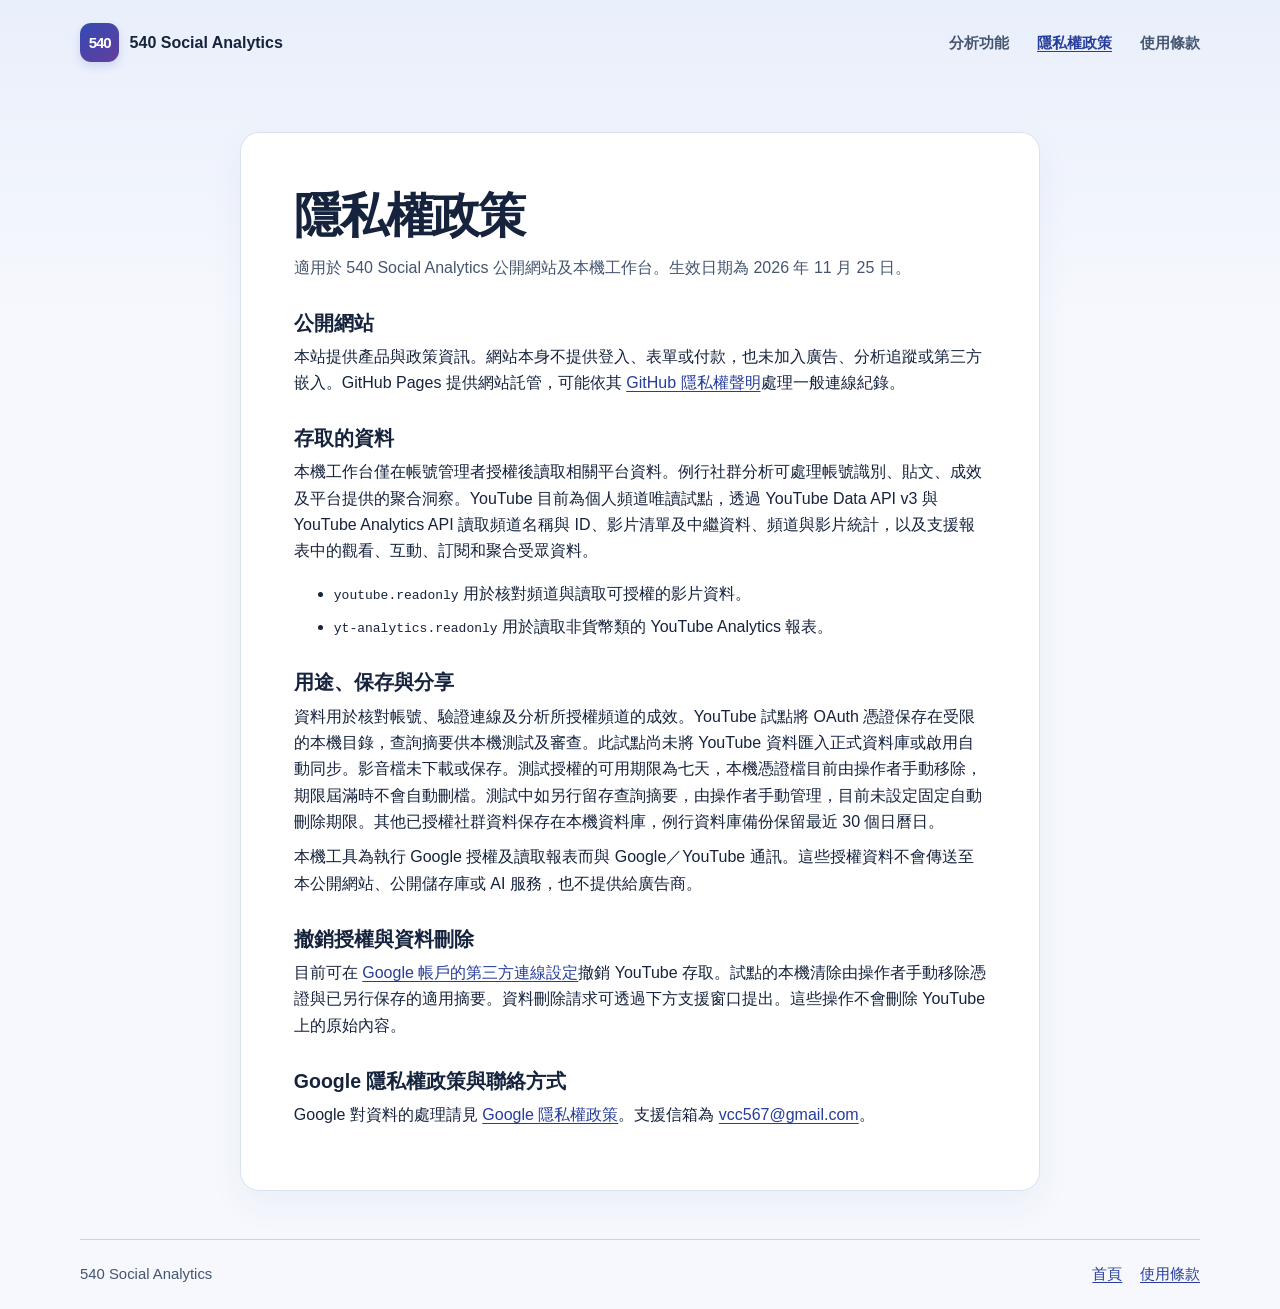
==== privacy/index.html @ c7a17dd4 "Create index.html" ====
<!doctype html>
<html lang="zh-Hant">
<head>
  <meta charset="utf-8">
  <meta name="viewport" content="width=device-width, initial-scale=1">
  <title>隱私權政策｜540 Social Analytics</title>
  <link rel="stylesheet" href="../styles.css">
</head>
<body class="legal">
  <a class="skip" href="#main">跳至主要內容</a>
  <header class="shell masthead">
    <a class="brand" href="../"><span class="mark" aria-hidden="true">540</span>540 Social Analytics</a>
    <nav class="navigation" aria-label="主要導覽"><a href="../#features">分析功能</a><a href="../privacy/" aria-current="page">隱私權政策</a><a href="../terms/">使用條款</a></nav>
  </header>
  <main id="main" class="shell">
    <article class="legal-card">
      <h1>隱私權政策</h1>
      <p class="intro">適用於 540 Social Analytics 公開網站及本機工作台。生效日期為 2026 年 11 月 25 日。</p>
      <h2>公開網站</h2>
      <p>本站提供產品與政策資訊。網站本身不提供登入、表單或付款，也未加入廣告、分析追蹤或第三方嵌入。GitHub Pages 提供網站託管，可能依其 <a href="https://docs.github.com/en/site-policy/privacy-policies/github-general-privacy-statement">GitHub 隱私權聲明</a>處理一般連線紀錄。</p>
      <h2>存取的資料</h2>
      <p>本機工作台僅在帳號管理者授權後讀取相關平台資料。例行社群分析可處理帳號識別、貼文、成效及平台提供的聚合洞察。YouTube 目前為個人頻道唯讀試點，透過 YouTube Data API v3 與 YouTube Analytics API 讀取頻道名稱與 ID、影片清單及中繼資料、頻道與影片統計，以及支援報表中的觀看、互動、訂閱和聚合受眾資料。</p>
      <ul><li><code>youtube.readonly</code> 用於核對頻道與讀取可授權的影片資料。</li><li><code>yt-analytics.readonly</code> 用於讀取非貨幣類的 YouTube Analytics 報表。</li></ul>
      <h2>用途、保存與分享</h2>
      <p>資料用於核對帳號、驗證連線及分析所授權頻道的成效。YouTube 試點將 OAuth 憑證保存在受限的本機目錄，查詢摘要供本機測試及審查。此試點尚未將 YouTube 資料匯入正式資料庫或啟用自動同步。影音檔未下載或保存。測試授權的可用期限為七天，本機憑證檔目前由操作者手動移除，期限屆滿時不會自動刪檔。測試中如另行留存查詢摘要，由操作者手動管理，目前未設定固定自動刪除期限。其他已授權社群資料保存在本機資料庫，例行資料庫備份保留最近 30 個日曆日。
      </p>
      <p>本機工具為執行 Google 授權及讀取報表而與 Google／YouTube 通訊。這些授權資料不會傳送至本公開網站、公開儲存庫或 AI 服務，也不提供給廣告商。</p>
      <h2>撤銷授權與資料刪除</h2>
      <p>目前可在 <a href="https://security.google.com/settings/security/permissions">Google 帳戶的第三方連線設定</a>撤銷 YouTube 存取。試點的本機清除由操作者手動移除憑證與已另行保存的適用摘要。資料刪除請求可透過下方支援窗口提出。這些操作不會刪除 YouTube 上的原始內容。</p>
      <h2>Google 隱私權政策與聯絡方式</h2>
      <p>Google 對資料的處理請見 <a href="https://policies.google.com/privacy?hl=zh-TW">Google 隱私權政策</a>。支援信箱為 <a href="mailto:vcc567@gmail.com">vcc567@gmail.com</a>。</p>
    </article>
  </main>
  <footer class="shell footer"><p>540 Social Analytics</p><nav aria-label="網站政策"><a href="../">首頁</a><a href="../terms/">使用條款</a></nav></footer>
</body>
</html>
---- styles.css ----
:root {
  color-scheme: light;
  --ink: #16233d;
  --muted: #455570;
  --accent: #263d9b;
  --line: #c7d3ec;
  font-family: Inter, -apple-system, BlinkMacSystemFont, "PingFang TC", "Noto Sans TC", sans-serif;
  color: var(--ink);
  background: #f3f6ff;
}
* { box-sizing: border-box; }
body { margin: 0; min-width: 0; line-height: 1.65; }
a { color: var(--accent); text-underline-offset: .21em; }
:focus-visible { outline: 3px solid #263d9b; outline-offset: 4px; border-radius: 4px; }
.skip { position: absolute; top: .5rem; left: .5rem; transform: translateY(-180%); background: white; padding: .6rem 1rem; z-index: 4; }
.skip:focus { transform: none; }
.shell { width: min(1120px, calc(100% - 48px)); margin-inline: auto; }
.masthead { display: flex; justify-content: space-between; align-items: center; gap: 1rem; padding-block: 1.45rem; }
.brand { display: inline-flex; align-items: center; gap: .65rem; text-decoration: none; font-weight: 760; color: var(--ink); white-space: nowrap; }
.mark { display: inline-grid; place-items: center; width: 2.45rem; height: 2.45rem; color: white; line-height: 1; font-weight: 800; font-size: .94rem; letter-spacing: -.08em; background: linear-gradient(145deg,#334ab2,#633e9d); border-radius: .7rem; box-shadow: 0 4px 10px #334ab22b; }
.navigation { display: flex; gap: clamp(.7rem, 3vw, 1.75rem); align-items: center; flex-wrap: wrap; }
.navigation a { color: var(--muted); text-decoration: none; font-size: .93rem; font-weight: 650; }
.navigation a:hover, .navigation [aria-current] { color: var(--accent); text-decoration: underline; }
.home { background: radial-gradient(ellipse at 84% 12%, #d4e2ff 0, transparent 45%), radial-gradient(ellipse at 10% 44%, #e9dff8 0, transparent 43%), linear-gradient(150deg, #f7faff, #f0f3fb 75%); }
.hero { display: grid; grid-template-columns: 1.06fr .94fr; align-items: center; gap: clamp(2rem, 6vw, 5rem); padding-block: clamp(3rem, 8vw, 7rem); }
.eyebrow { color: var(--accent); font-size: .95rem; font-weight: 750; letter-spacing: .1em; margin: 0 0 1.1rem; }
h1,h2,h3,p { overflow-wrap: anywhere; }
h1,h2,h3 { line-height: 1.25; }
.hero h1 { font-size: clamp(2.55rem, 5.15vw, 4.45rem); letter-spacing: -.055em; margin: 0; }
.hero h1 span { display: block; color: #354da3; }
.lead { max-width: 35rem; color: var(--muted); font-size: 1.08rem; margin: 1.4rem 0 1.8rem; }
.button { display: inline-block; background: #263d9b; border-radius: .7rem; padding: .72rem 1.15rem; color: white; text-decoration: none; font-weight: 720; }
.button:hover { background: #192c7a; }
.glass { background: #ffffffb8; border: 1px solid #fff; box-shadow: 0 17px 41px #263d9b18, inset 0 0 0 1px #c1cee041; border-radius: 1.3rem; }
.visual { position: relative; isolation: isolate; margin: 0; }
.visual::before { content: ""; position: absolute; z-index: -1; inset: -1.4rem -1rem -.8rem 10%; border-radius: 35%; background: radial-gradient(at 78% 27%, #b0c9fc, transparent 54%), radial-gradient(at 25% 78%, #d7b8f1, transparent 55%); filter: blur(16px); }
.panel { padding: 1.15rem 1.25rem 1.25rem; }
.panel-top { display:flex; gap: .45rem; align-items:center; color: var(--muted); font-weight: 700; margin-bottom: .85rem; }
.chart { height: clamp(8.5rem, 19vw, 12rem); display:flex; align-items:flex-end; gap: 5%; padding: 1.2rem 6% .5rem; border-radius:.8rem; background: repeating-linear-gradient(to top, transparent, transparent calc(25% - 1px), #d8e0f2 calc(25% - 1px), #d8e0f2 25%), #f6f8ff; }
.chart i { flex: 1; height: var(--height); border-radius: .4rem .4rem .15rem .15rem; background: linear-gradient(#647ada,#a0b0ee); }
.chart i:nth-child(3n) { background: linear-gradient(#8073c4,#c5b5ed); }
.panel-tiles { display:grid; grid-template-columns:repeat(3,1fr); gap:.55rem; margin-top:.8rem; }
.panel-tiles span { text-align:center; color:#31456e; background:#edf2ff; border:1px solid #dce6f9; padding:.35rem; border-radius:.5rem; font-size:.85rem; font-weight:700; }
figcaption { margin-top:.6rem; color:var(--muted); font-size:.86rem; text-align:right; }
.section { padding-block: 2rem 3.5rem; }
.section h2, .contact h2 { margin: 0 0 .6rem; font-size: clamp(1.65rem, 3vw, 2.3rem); letter-spacing:-.035em; }
.section-intro { color:var(--muted); max-width: 45rem; margin: 0 0 1.25rem; }
.features { display:grid; grid-template-columns: repeat(3,1fr); gap: 1rem; }
.feature { padding:1.35rem; }
.feature h3 { margin: 0 0 .5rem; font-size:1.12rem; }
.feature p { margin:0; color:var(--muted); }
.contact { padding: clamp(1.3rem, 4vw, 2.2rem); margin-bottom: 3rem; }
.contact p { margin:.4rem 0 0; color:var(--muted); }
.footer { display:flex; flex-wrap:wrap; justify-content:space-between; align-items:center; gap:.7rem 1rem; border-top:1px solid var(--line); padding-block:1.4rem; color:var(--muted); font-size:.93rem; }
.footer p { margin:0; }
.footer nav { display:flex; gap:1.1rem; flex-wrap:wrap; }
.legal { background:linear-gradient(180deg,#e9effb,#f6f8fd 20rem); }
.legal-card { max-width: 50rem; margin:clamp(1rem,4vw,2.9rem) auto 3rem; background:#fff; border:1px solid #dae1f2; border-radius:1.2rem; padding:clamp(1.25rem,5vw,3.3rem); box-shadow:0 14px 36px #263d9b0d; }
.legal-card h1 { font-size:clamp(2rem,5vw,3rem); margin:0 0 .5rem; letter-spacing:-.04em; }
.legal-card h2 { font-size:1.22rem; margin:1.85rem 0 .45rem; }
.legal-card p { margin:.55rem 0; }
.legal-card li + li { margin-top:.45rem; }
.legal-card .intro { color:var(--muted); }
@media (max-width: 760px) {
  .shell { width:calc(100% - 36px); }
  .hero { grid-template-columns:1fr; gap:2rem; padding-block:2.6rem 2rem; }
  .visual::before { inset:-.35rem 0 0 8%; }
  .features { grid-template-columns:1fr; gap:.8rem; }
  .section { padding-bottom:2rem; }
}
@media (max-width: 460px) {
  .masthead { align-items:flex-start; flex-direction:column; padding-block:1rem; gap:.65rem; }
  .hero h1 { font-size:2.45rem; }
  .lead { font-size:1rem; }
  .panel { padding:.8rem; }
}
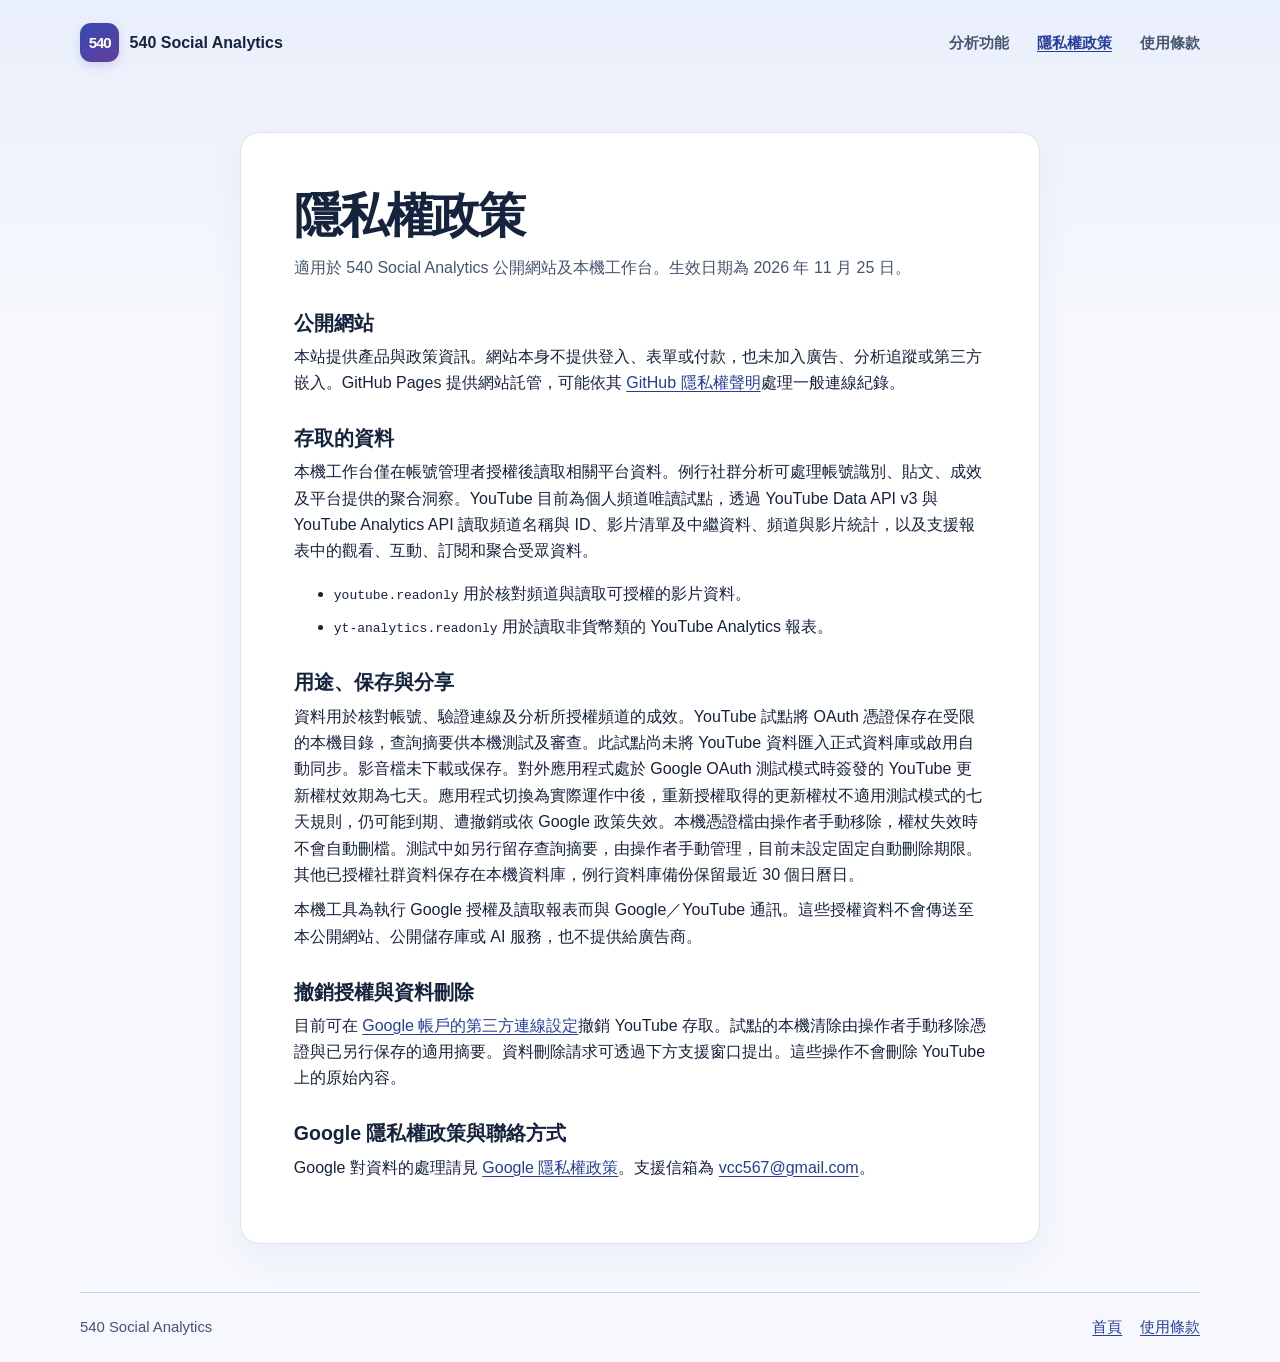
==== commit 73177361: "Clarify YouTube OAuth refresh token lifetime" ====
--- a/privacy/index.html
+++ b/privacy/index.html
@@ -22,7 +22,7 @@
       <p>本機工作台僅在帳號管理者授權後讀取相關平台資料。例行社群分析可處理帳號識別、貼文、成效及平台提供的聚合洞察。YouTube 目前為個人頻道唯讀試點，透過 YouTube Data API v3 與 YouTube Analytics API 讀取頻道名稱與 ID、影片清單及中繼資料、頻道與影片統計，以及支援報表中的觀看、互動、訂閱和聚合受眾資料。</p>
       <ul><li><code>youtube.readonly</code> 用於核對頻道與讀取可授權的影片資料。</li><li><code>yt-analytics.readonly</code> 用於讀取非貨幣類的 YouTube Analytics 報表。</li></ul>
       <h2>用途、保存與分享</h2>
-      <p>資料用於核對帳號、驗證連線及分析所授權頻道的成效。YouTube 試點將 OAuth 憑證保存在受限的本機目錄，查詢摘要供本機測試及審查。此試點尚未將 YouTube 資料匯入正式資料庫或啟用自動同步。影音檔未下載或保存。測試授權的可用期限為七天，本機憑證檔目前由操作者手動移除，期限屆滿時不會自動刪檔。測試中如另行留存查詢摘要，由操作者手動管理，目前未設定固定自動刪除期限。其他已授權社群資料保存在本機資料庫，例行資料庫備份保留最近 30 個日曆日。
+      <p>資料用於核對帳號、驗證連線及分析所授權頻道的成效。YouTube 試點將 OAuth 憑證保存在受限的本機目錄，查詢摘要供本機測試及審查。此試點尚未將 YouTube 資料匯入正式資料庫或啟用自動同步。影音檔未下載或保存。對外應用程式處於 Google OAuth 測試模式時簽發的 YouTube 更新權杖效期為七天。應用程式切換為實際運作中後，重新授權取得的更新權杖不適用測試模式的七天規則，仍可能到期、遭撤銷或依 Google 政策失效。本機憑證檔由操作者手動移除，權杖失效時不會自動刪檔。測試中如另行留存查詢摘要，由操作者手動管理，目前未設定固定自動刪除期限。其他已授權社群資料保存在本機資料庫，例行資料庫備份保留最近 30 個日曆日。
       </p>
       <p>本機工具為執行 Google 授權及讀取報表而與 Google／YouTube 通訊。這些授權資料不會傳送至本公開網站、公開儲存庫或 AI 服務，也不提供給廣告商。</p>
       <h2>撤銷授權與資料刪除</h2>
